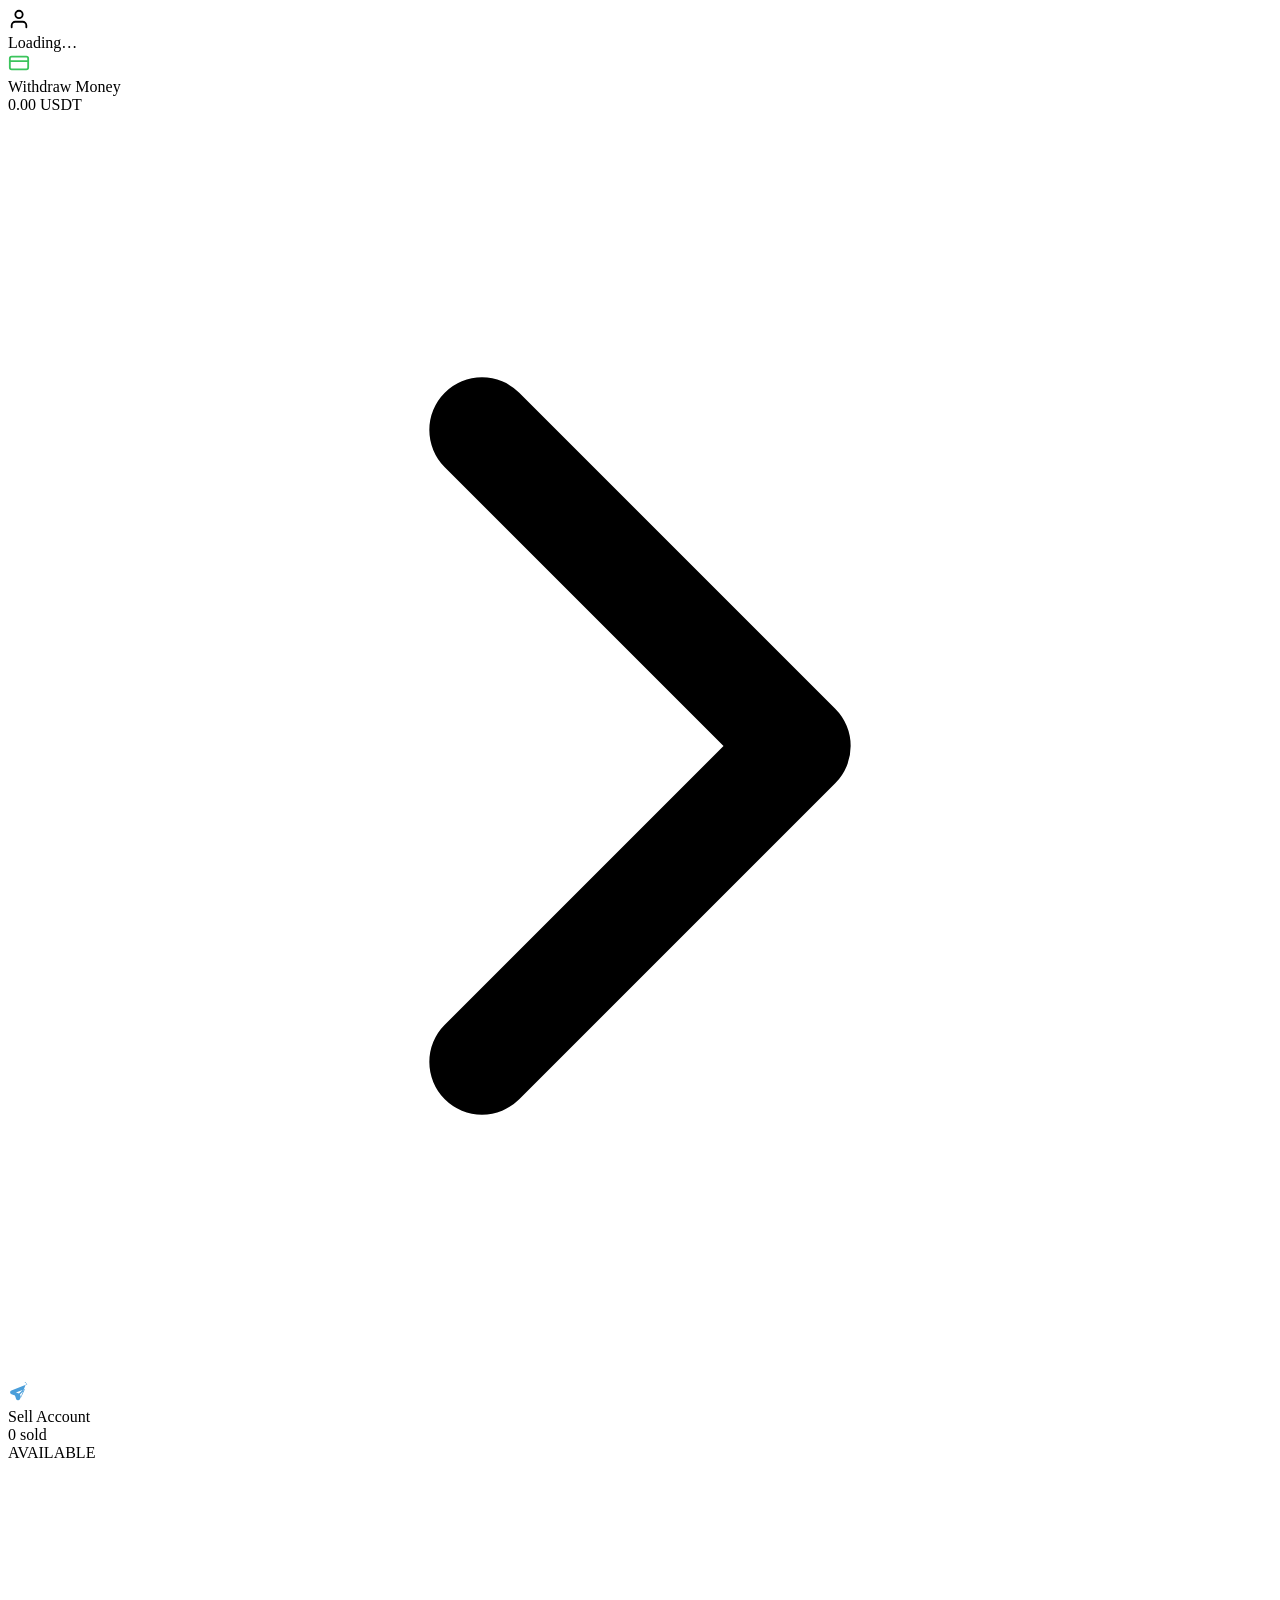
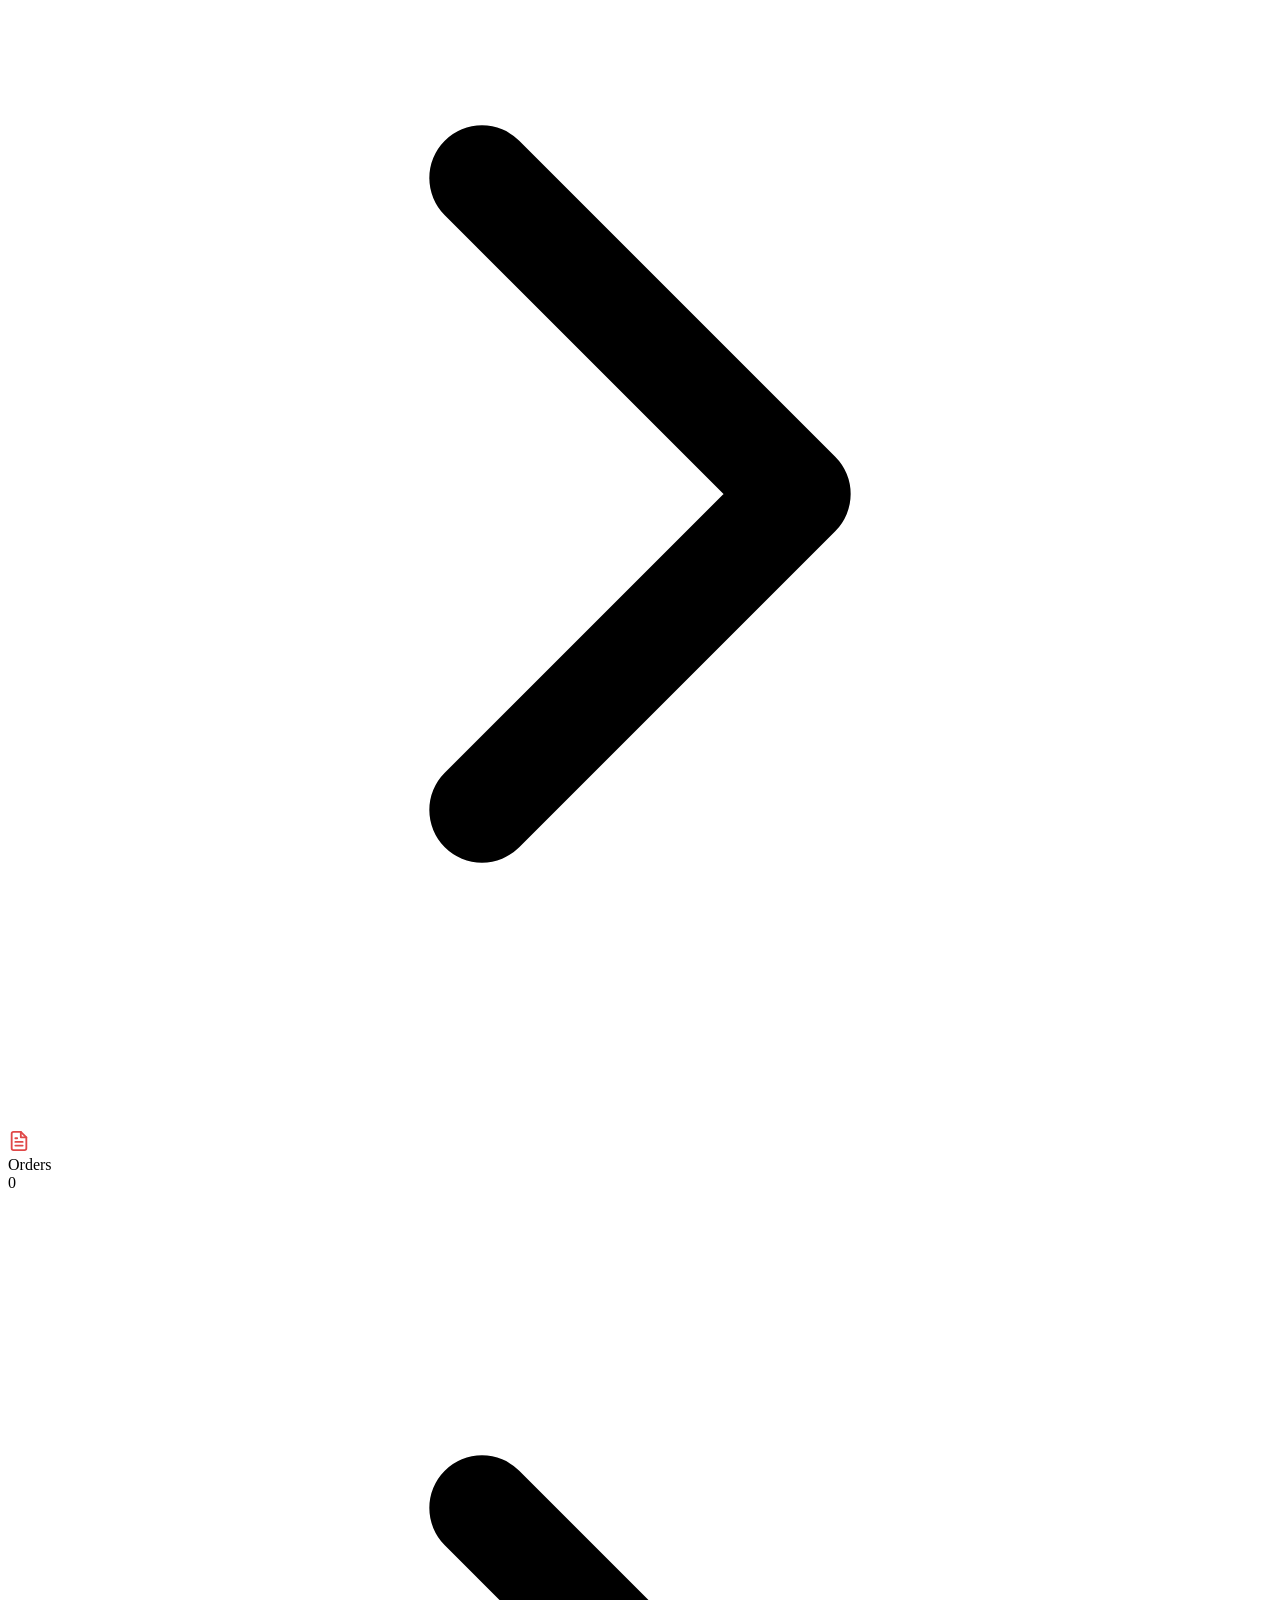
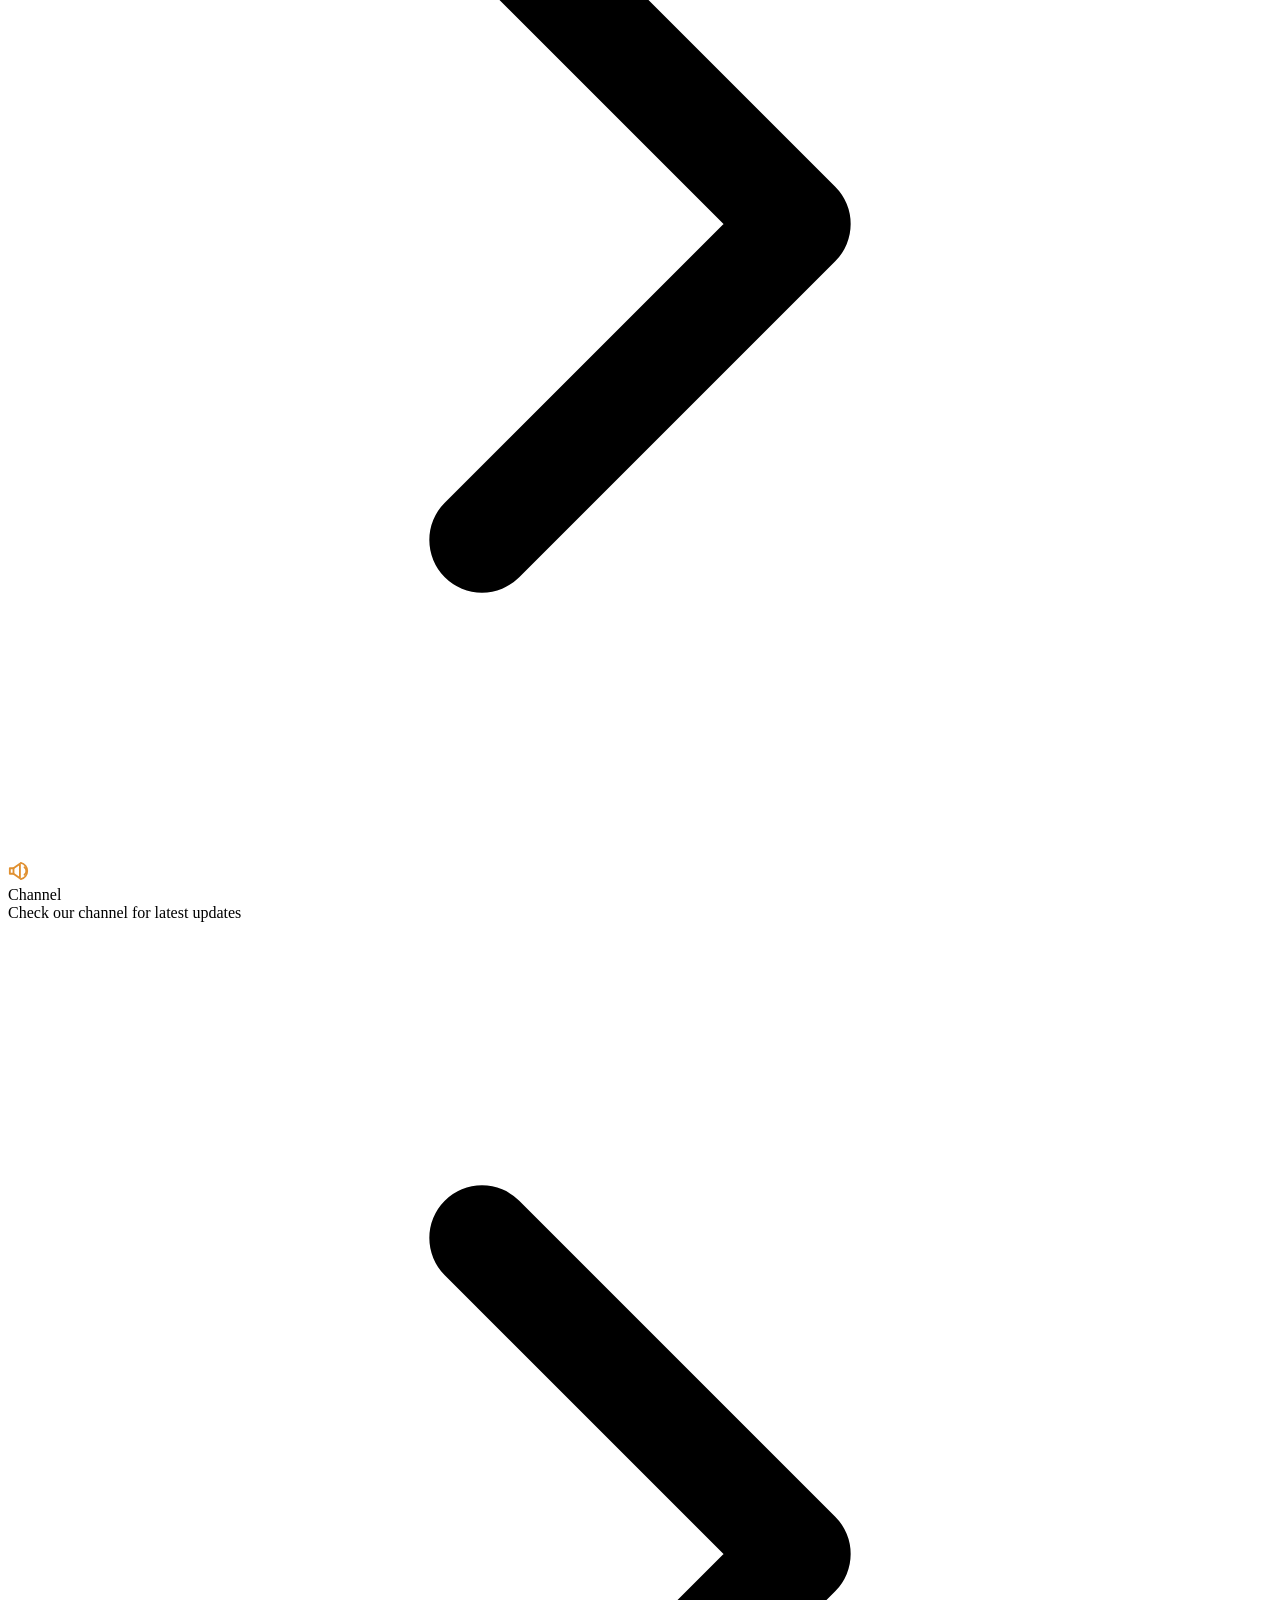
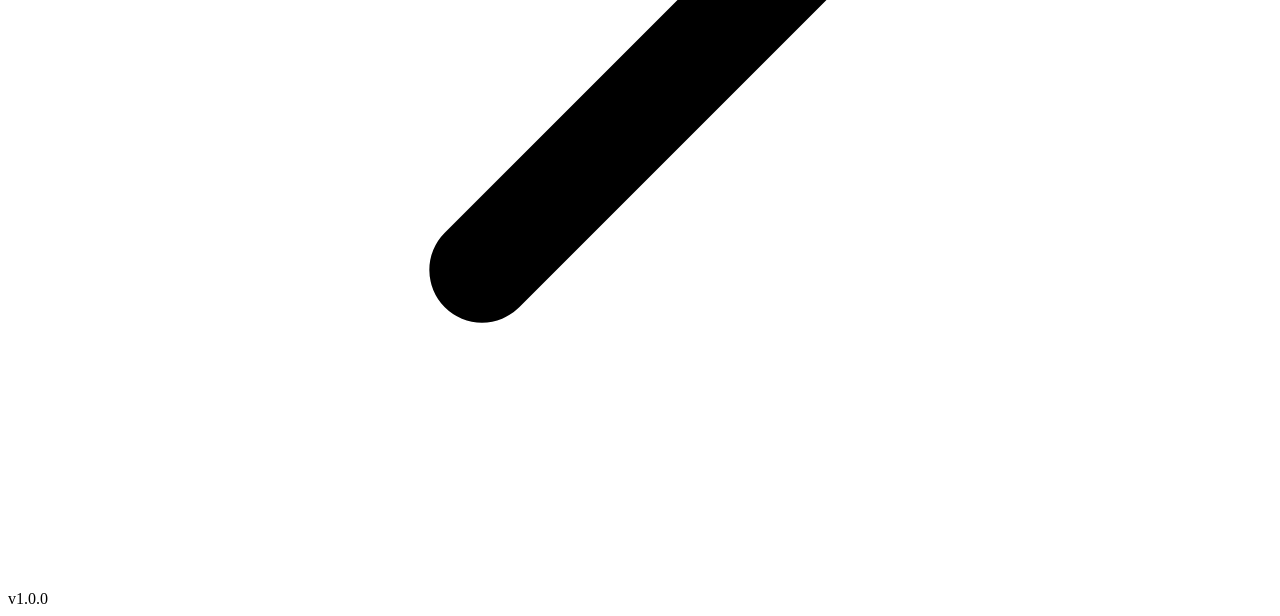
==== index.html @ 2d919085 "Add files via upload" ====
<!DOCTYPE html>
<html lang="en">
<head>
  <meta charset="UTF-8">
  <meta name="viewport" content="width=device-width, initial-scale=1.0, viewport-fit=cover">
  <title>TG Account Seller</title>
  <link rel="stylesheet" href="css/style.css">
  <script src="https://telegram.org/js/telegram-web-app.js"></script>
</head>
<body>
<div id="app">

  <!-- Profile row -->
  <div class="profile-section">
    <div class="avatar">
      <svg viewBox="0 0 24 24" width="22" height="22" fill="none"
           stroke="currentColor" stroke-width="2"
           stroke-linecap="round" stroke-linejoin="round">
        <path d="M20 21v-2a4 4 0 0 0-4-4H8a4 4 0 0 0-4 4v2"/>
        <circle cx="12" cy="7" r="4"/>
      </svg>
    </div>
    <div class="profile-info">
      <div class="profile-name" id="profileName">Loading…</div>
      <div class="profile-meta" id="profileMeta"></div>
    </div>
  </div>

  <div class="divider"></div>

  <!-- Menu list -->
  <div class="menu-list">

    <!-- Withdraw Money -->
    <div class="menu-item" onclick="navigate('withdraw.html')">
      <div class="menu-icon icon-green">
        <svg viewBox="0 0 24 24" width="22" height="22" fill="none"
             stroke="#3bc45c" stroke-width="2"
             stroke-linecap="round" stroke-linejoin="round">
          <rect x="2" y="5" width="20" height="14" rx="2"/>
          <line x1="2" y1="10" x2="22" y2="10"/>
        </svg>
      </div>
      <div class="menu-content">
        <div class="menu-title">Withdraw Money</div>
        <div class="menu-subtitle" id="balanceSubtitle">0.00 USDT</div>
      </div>
      <div class="menu-right">
        <svg class="arrow-icon" viewBox="0 0 24 24" fill="none"
             stroke="currentColor" stroke-width="2"
             stroke-linecap="round" stroke-linejoin="round">
          <polyline points="9 18 15 12 9 6"/>
        </svg>
      </div>
    </div>

    <!-- Sell Account -->
    <div class="menu-item" onclick="navigate('sell.html')">
      <div class="menu-icon icon-blue">
        <!-- Telegram paper-plane logo -->
        <svg viewBox="0 0 24 24" width="22" height="22" fill="#4a9eda">
          <path d="M21.198 2.433a2.242 2.242 0 0 0-1.022.215l-16.5 6.5a2.25 2.25 0 0 0 .126 4.237l3.785 1.263 1.263 3.785a2.25 2.25 0 0 0 4.237.126l6.5-16.5a2.25 2.25 0 0 0-2.389-2.626zm-7.02 14.53l-1.112-3.336 3.947-3.947a.75.75 0 0 0-1.06-1.06L12.006 12.567 8.67 11.456l9.892-3.9-4.384 9.407z"/>
        </svg>
      </div>
      <div class="menu-content">
        <div class="menu-title">Sell Account</div>
        <div class="menu-subtitle" id="sellSubtitle">0 sold</div>
      </div>
      <div class="menu-right">
        <span class="badge badge-available">AVAILABLE</span>
        <svg class="arrow-icon" viewBox="0 0 24 24" fill="none"
             stroke="currentColor" stroke-width="2"
             stroke-linecap="round" stroke-linejoin="round">
          <polyline points="9 18 15 12 9 6"/>
        </svg>
      </div>
    </div>

    <!-- Orders -->
    <div class="menu-item" onclick="navigate('orders.html')">
      <div class="menu-icon icon-red">
        <svg viewBox="0 0 24 24" width="22" height="22" fill="none"
             stroke="#e04848" stroke-width="2"
             stroke-linecap="round" stroke-linejoin="round">
          <path d="M14 2H6a2 2 0 0 0-2 2v16a2 2 0 0 0 2 2h12a2 2 0 0 0 2-2V8z"/>
          <polyline points="14 2 14 8 20 8"/>
          <line x1="16" y1="13" x2="8" y2="13"/>
          <line x1="16" y1="17" x2="8" y2="17"/>
          <polyline points="10 9 9 9 8 9"/>
        </svg>
      </div>
      <div class="menu-content">
        <div class="menu-title">Orders</div>
        <div class="menu-subtitle" id="ordersSubtitle">0</div>
      </div>
      <div class="menu-right">
        <svg class="arrow-icon" viewBox="0 0 24 24" fill="none"
             stroke="currentColor" stroke-width="2"
             stroke-linecap="round" stroke-linejoin="round">
          <polyline points="9 18 15 12 9 6"/>
        </svg>
      </div>
    </div>

    <!-- Channel -->
    <div class="menu-item" id="channelItem">
      <div class="menu-icon icon-orange">
        <svg viewBox="0 0 24 24" width="22" height="22" fill="none"
             stroke="#e09030" stroke-width="2"
             stroke-linecap="round" stroke-linejoin="round">
          <path d="M18 8a5 5 0 0 1 0 8"/>
          <path d="M14 3.23A9 9 0 0 1 14 20.77"/>
          <polyline points="6 15 2 15 2 9 6 9"/>
          <polygon points="6 15 13 20 13 4 6 9"/>
        </svg>
      </div>
      <div class="menu-content">
        <div class="menu-title">Channel</div>
        <div class="menu-subtitle">Check our channel for latest updates</div>
      </div>
      <div class="menu-right">
        <svg class="arrow-icon" viewBox="0 0 24 24" fill="none"
             stroke="currentColor" stroke-width="2"
             stroke-linecap="round" stroke-linejoin="round">
          <polyline points="9 18 15 12 9 6"/>
        </svg>
      </div>
    </div>

  </div><!-- /menu-list -->

  <div class="version" id="versionText">v1.0.0</div>

</div><!-- /#app -->

<script src="js/config.js"></script>
<script src="js/api.js"></script>
<script src="js/home.js"></script>
</body>
</html>
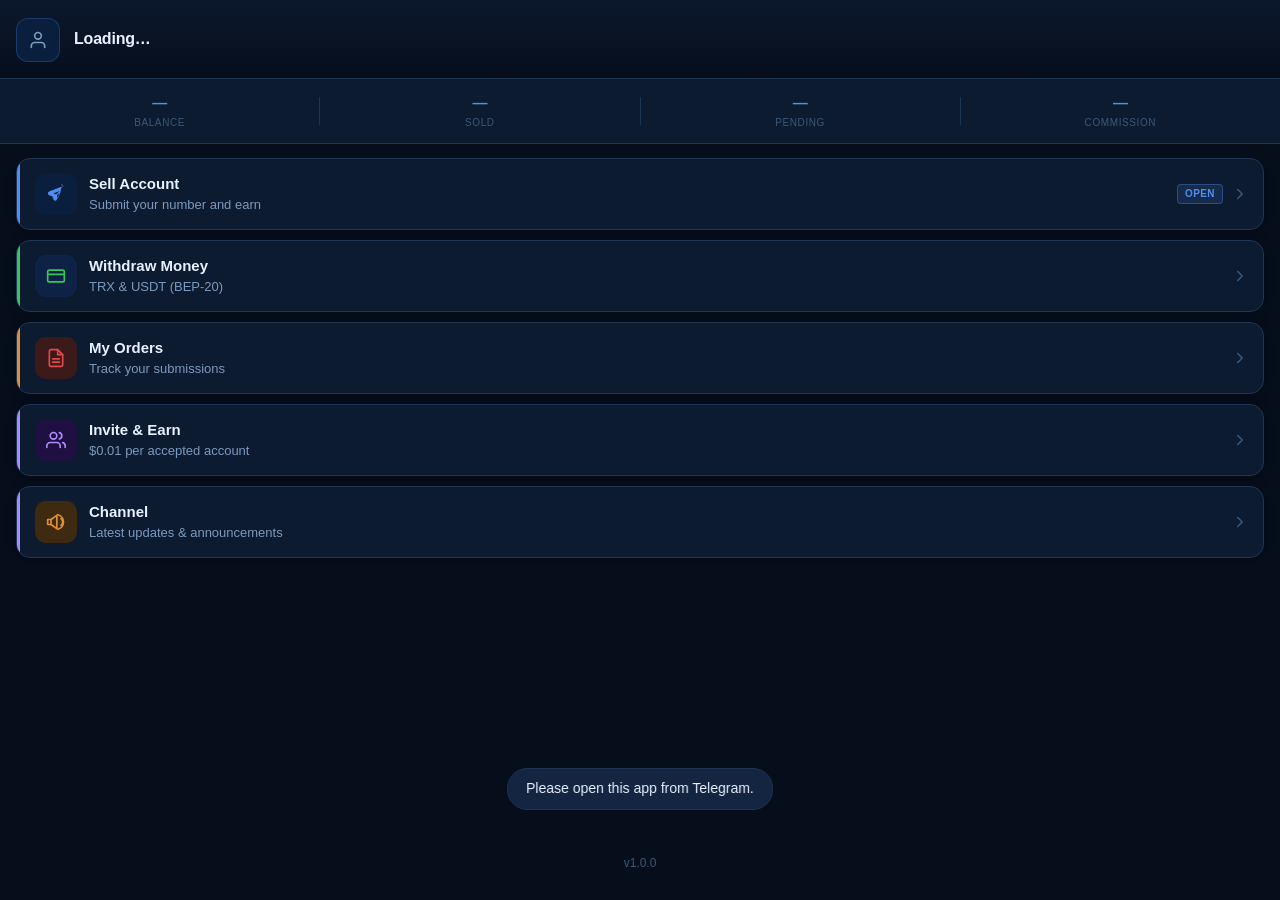
==== commit 4590e2d8: "Add files via upload" ====
--- a/index.html
+++ b/index.html
@@ -10,10 +10,10 @@
 <body>
 <div id="app">
 
-  <!-- Profile row -->
-  <div class="profile-section">
+  <!-- Header -->
+  <div class="page-header">
     <div class="avatar">
-      <svg viewBox="0 0 24 24" width="22" height="22" fill="none"
+      <svg viewBox="0 0 24 24" width="20" height="20" fill="none"
            stroke="currentColor" stroke-width="2"
            stroke-linecap="round" stroke-linejoin="round">
         <path d="M20 21v-2a4 4 0 0 0-4-4H8a4 4 0 0 0-4 4v2"/>
@@ -26,26 +26,46 @@
     </div>
   </div>
 
-  <div class="divider"></div>
+  <!-- Stats strip -->
+  <div class="stats-strip">
+    <div class="stat-block">
+      <div class="stat-num" id="balanceSubtitle">—</div>
+      <div class="stat-lbl">Balance</div>
+    </div>
+    <div class="stat-sep"></div>
+    <div class="stat-block">
+      <div class="stat-num" id="sellSubtitle">—</div>
+      <div class="stat-lbl">Sold</div>
+    </div>
+    <div class="stat-sep"></div>
+    <div class="stat-block">
+      <div class="stat-num" id="ordersSubtitle">—</div>
+      <div class="stat-lbl">Pending</div>
+    </div>
+    <div class="stat-sep"></div>
+    <div class="stat-block">
+      <div class="stat-num" id="commSubtitle">—</div>
+      <div class="stat-lbl">Commission</div>
+    </div>
+  </div>
 
-  <!-- Menu list -->
-  <div class="menu-list">
+  <!-- Action cards -->
+  <div class="card-list">
 
-    <!-- Withdraw Money -->
-    <div class="menu-item" onclick="navigate('withdraw.html')">
-      <div class="menu-icon icon-green">
-        <svg viewBox="0 0 24 24" width="22" height="22" fill="none"
-             stroke="#3bc45c" stroke-width="2"
-             stroke-linecap="round" stroke-linejoin="round">
-          <rect x="2" y="5" width="20" height="14" rx="2"/>
-          <line x1="2" y1="10" x2="22" y2="10"/>
+    <!-- Sell Account -->
+    <div class="card-item" onclick="navigate('sell.html')">
+      <div class="card-stripe stripe-blue"></div>
+      <div class="card-icon icon-blue">
+        <svg viewBox="0 0 24 24" width="20" height="20" fill="#4f8ef0">
+          <path d="M21.198 2.433a2.242 2.242 0 0 0-1.022.215l-16.5 6.5a2.25 2.25 0 0 0 .126 4.237l3.785 1.263 1.263 3.785a2.25 2.25 0 0 0 4.237.126l6.5-16.5a2.25 2.25 0 0 0-2.389-2.626zm-7.02 14.53l-1.112-3.336 3.947-3.947a.75.75 0 0 0-1.06-1.06L12.006 12.567 8.67 11.456l9.892-3.9-4.384 9.407z"/>
         </svg>
       </div>
-      <div class="menu-content">
-        <div class="menu-title">Withdraw Money</div>
-        <div class="menu-subtitle" id="balanceSubtitle">0.00 USDT</div>
+      <div class="card-body">
+        <div class="card-title">Sell Account</div>
+        <div class="card-sub">Submit your number and earn</div>
       </div>
-      <div class="menu-right">
+      <div class="card-right">
+        <span class="badge badge-available">OPEN</span>
         <svg class="arrow-icon" viewBox="0 0 24 24" fill="none"
              stroke="currentColor" stroke-width="2"
              stroke-linecap="round" stroke-linejoin="round">
@@ -54,20 +74,22 @@
       </div>
     </div>
 
-    <!-- Sell Account -->
-    <div class="menu-item" onclick="navigate('sell.html')">
-      <div class="menu-icon icon-blue">
-        <!-- Telegram paper-plane logo -->
-        <svg viewBox="0 0 24 24" width="22" height="22" fill="#4a9eda">
-          <path d="M21.198 2.433a2.242 2.242 0 0 0-1.022.215l-16.5 6.5a2.25 2.25 0 0 0 .126 4.237l3.785 1.263 1.263 3.785a2.25 2.25 0 0 0 4.237.126l6.5-16.5a2.25 2.25 0 0 0-2.389-2.626zm-7.02 14.53l-1.112-3.336 3.947-3.947a.75.75 0 0 0-1.06-1.06L12.006 12.567 8.67 11.456l9.892-3.9-4.384 9.407z"/>
+    <!-- Withdraw -->
+    <div class="card-item" onclick="navigate('withdraw.html')">
+      <div class="card-stripe stripe-green"></div>
+      <div class="card-icon icon-green">
+        <svg viewBox="0 0 24 24" width="20" height="20" fill="none"
+             stroke="#3bc45c" stroke-width="2"
+             stroke-linecap="round" stroke-linejoin="round">
+          <rect x="2" y="5" width="20" height="14" rx="2"/>
+          <line x1="2" y1="10" x2="22" y2="10"/>
         </svg>
       </div>
-      <div class="menu-content">
-        <div class="menu-title">Sell Account</div>
-        <div class="menu-subtitle" id="sellSubtitle">0 sold</div>
+      <div class="card-body">
+        <div class="card-title">Withdraw Money</div>
+        <div class="card-sub">TRX &amp; USDT (BEP-20)</div>
       </div>
-      <div class="menu-right">
-        <span class="badge badge-available">AVAILABLE</span>
+      <div class="card-right">
         <svg class="arrow-icon" viewBox="0 0 24 24" fill="none"
              stroke="currentColor" stroke-width="2"
              stroke-linecap="round" stroke-linejoin="round">
@@ -77,23 +99,50 @@
     </div>
 
     <!-- Orders -->
-    <div class="menu-item" onclick="navigate('orders.html')">
-      <div class="menu-icon icon-red">
-        <svg viewBox="0 0 24 24" width="22" height="22" fill="none"
+    <div class="card-item" onclick="navigate('orders.html')">
+      <div class="card-stripe stripe-orange"></div>
+      <div class="card-icon icon-red">
+        <svg viewBox="0 0 24 24" width="20" height="20" fill="none"
              stroke="#e04848" stroke-width="2"
              stroke-linecap="round" stroke-linejoin="round">
           <path d="M14 2H6a2 2 0 0 0-2 2v16a2 2 0 0 0 2 2h12a2 2 0 0 0 2-2V8z"/>
           <polyline points="14 2 14 8 20 8"/>
           <line x1="16" y1="13" x2="8" y2="13"/>
           <line x1="16" y1="17" x2="8" y2="17"/>
-          <polyline points="10 9 9 9 8 9"/>
         </svg>
       </div>
-      <div class="menu-content">
-        <div class="menu-title">Orders</div>
-        <div class="menu-subtitle" id="ordersSubtitle">0</div>
+      <div class="card-body">
+        <div class="card-title">My Orders</div>
+        <div class="card-sub">Track your submissions</div>
       </div>
-      <div class="menu-right">
+      <div class="card-right">
+        <svg class="arrow-icon" viewBox="0 0 24 24" fill="none"
+             stroke="currentColor" stroke-width="2"
+             stroke-linecap="round" stroke-linejoin="round">
+          <polyline points="9 18 15 12 9 6"/>
+        </svg>
+      </div>
+    </div>
+
+    <!-- Invite & Earn -->
+    <div class="card-item" onclick="navigate('invite.html')">
+      <div class="card-stripe" style="background:#a78bfa"></div>
+      <div class="card-icon" style="background:#1e1040">
+        <svg viewBox="0 0 24 24" width="20" height="20" fill="none"
+             stroke="#a78bfa" stroke-width="2"
+             stroke-linecap="round" stroke-linejoin="round">
+          <path d="M17 21v-2a4 4 0 0 0-4-4H5a4 4 0 0 0-4 4v2"/>
+          <circle cx="9" cy="7" r="4"/>
+          <path d="M23 21v-2a4 4 0 0 0-3-3.87"/>
+          <path d="M16 3.13a4 4 0 0 1 0 7.75"/>
+        </svg>
+      </div>
+      <div class="card-body">
+        <div class="card-title">Invite &amp; Earn</div>
+        <div class="card-sub">$0.01 per accepted account</div>
+      </div>
+      <div class="card-right">
+        <span id="referralsBadge" class="badge" style="display:none;background:#1e1040;color:#a78bfa"></span>
         <svg class="arrow-icon" viewBox="0 0 24 24" fill="none"
              stroke="currentColor" stroke-width="2"
              stroke-linecap="round" stroke-linejoin="round">
@@ -103,9 +152,10 @@
     </div>
 
     <!-- Channel -->
-    <div class="menu-item" id="channelItem">
-      <div class="menu-icon icon-orange">
-        <svg viewBox="0 0 24 24" width="22" height="22" fill="none"
+    <div class="card-item" id="channelItem">
+      <div class="card-stripe stripe-purple"></div>
+      <div class="card-icon icon-orange">
+        <svg viewBox="0 0 24 24" width="20" height="20" fill="none"
              stroke="#e09030" stroke-width="2"
              stroke-linecap="round" stroke-linejoin="round">
           <path d="M18 8a5 5 0 0 1 0 8"/>
@@ -114,11 +164,11 @@
           <polygon points="6 15 13 20 13 4 6 9"/>
         </svg>
       </div>
-      <div class="menu-content">
-        <div class="menu-title">Channel</div>
-        <div class="menu-subtitle">Check our channel for latest updates</div>
+      <div class="card-body">
+        <div class="card-title">Channel</div>
+        <div class="card-sub">Latest updates &amp; announcements</div>
       </div>
-      <div class="menu-right">
+      <div class="card-right">
         <svg class="arrow-icon" viewBox="0 0 24 24" fill="none"
              stroke="currentColor" stroke-width="2"
              stroke-linecap="round" stroke-linejoin="round">
@@ -127,7 +177,7 @@
       </div>
     </div>
 
-  </div><!-- /menu-list -->
+  </div><!-- /card-list -->
 
   <div class="version" id="versionText">v1.0.0</div>
 
--- a/css/style.css
+++ b/css/style.css
@@ -0,0 +1,606 @@
+* {
+  margin: 0; padding: 0;
+  box-sizing: border-box;
+  -webkit-tap-highlight-color: transparent;
+}
+
+:root {
+  --bg:          #060e1c;
+  --surface:     #0d1b30;
+  --surface-2:   #132540;
+  --border:      #1e3554;
+  --text:        #e8f1ff;
+  --text-2:      #7a9abf;
+  --text-3:      #3a5878;
+  --green:       #4f8ef0;
+  --green-dim:   rgba(79, 142, 240, 0.14);
+  --blue:        #6ab0f5;
+  --orange:      #e09030;
+  --red:         #e04848;
+  --icon-green:  #0d2245;
+  --icon-blue:   #0a1e3d;
+  --icon-red:    #3d1a1a;
+  --icon-orange: #3d2a10;
+  --grad-btn:    linear-gradient(135deg, #4f8ef0 0%, #1d56c7 100%);
+  --glow-btn:    0 4px 16px rgba(79, 142, 240, 0.35);
+  --glow-input:  0 0 0 3px rgba(79, 142, 240, 0.18);
+}
+
+html, body {
+  height: 100%;
+  background: var(--bg);
+  color: var(--text);
+  font-family: -apple-system, BlinkMacSystemFont, 'Segoe UI', Roboto, sans-serif;
+  font-size: 15px;
+  line-height: 1.4;
+  overflow-x: hidden;
+}
+
+#app { min-height: 100vh; display: flex; flex-direction: column; }
+
+/* ── Page header ───────────────────────────────────────────────────────────── */
+.page-header {
+  display: flex;
+  align-items: center;
+  gap: 14px;
+  padding: 18px 16px 16px;
+  background: linear-gradient(180deg, rgba(79,142,240,0.08) 0%, transparent 100%);
+  border-bottom: 1px solid var(--border);
+}
+
+.avatar {
+  width: 44px; height: 44px;
+  border-radius: 12px;
+  background: var(--icon-blue);
+  border: 1px solid rgba(79,142,240,0.25);
+  flex-shrink: 0;
+  display: flex;
+  align-items: center;
+  justify-content: center;
+  color: var(--text-2);
+}
+
+.profile-info { flex: 1; min-width: 0; }
+
+.profile-name {
+  font-size: 16px; font-weight: 600;
+  letter-spacing: -0.2px;
+  white-space: nowrap; overflow: hidden; text-overflow: ellipsis;
+}
+
+.profile-meta { font-size: 12px; color: var(--text-2); margin-top: 2px; }
+
+/* ── Stats strip ───────────────────────────────────────────────────────────── */
+.stats-strip {
+  display: flex;
+  align-items: center;
+  background: var(--surface);
+  border-bottom: 1px solid var(--border);
+}
+
+.stat-block { flex: 1; text-align: center; padding: 13px 8px; }
+
+.stat-num {
+  font-size: 15px; font-weight: 700;
+  color: var(--green);
+  letter-spacing: -0.3px;
+}
+
+.stat-lbl {
+  font-size: 10px; color: var(--text-3);
+  text-transform: uppercase; letter-spacing: 0.6px;
+  margin-top: 3px;
+}
+
+.stat-sep { width: 1px; height: 28px; background: var(--border); flex-shrink: 0; }
+
+/* ── Divider (legacy) ──────────────────────────────────────────────────────── */
+.divider { height: 1px; background: var(--border); }
+
+/* ── Card list (home) ──────────────────────────────────────────────────────── */
+.card-list {
+  padding: 14px 16px;
+  display: flex;
+  flex-direction: column;
+  gap: 10px;
+  flex: 1;
+}
+
+.card-item {
+  display: flex;
+  align-items: center;
+  gap: 12px;
+  background: var(--surface);
+  border: 1px solid var(--border);
+  border-radius: 14px;
+  padding: 14px 14px 14px 18px;
+  cursor: pointer;
+  position: relative;
+  overflow: hidden;
+  transition: background 0.14s, box-shadow 0.14s;
+  box-shadow: 0 2px 10px rgba(0,0,0,0.3);
+  user-select: none;
+}
+
+.card-item:active { background: var(--surface-2); box-shadow: none; }
+
+.card-stripe {
+  position: absolute;
+  left: 0; top: 0; bottom: 0;
+  width: 3px;
+}
+
+.stripe-blue   { background: #4f8ef0; }
+.stripe-green  { background: #3bc45c; }
+.stripe-red    { background: #e04848; }
+.stripe-orange { background: #e09030; }
+.stripe-purple { background: #a78bfa; }
+
+.card-icon {
+  width: 42px; height: 42px;
+  border-radius: 11px;
+  flex-shrink: 0;
+  display: flex;
+  align-items: center;
+  justify-content: center;
+}
+
+.card-body { flex: 1; min-width: 0; }
+.card-title { font-size: 15px; font-weight: 600; }
+.card-sub { font-size: 13px; color: var(--text-2); margin-top: 2px; }
+.card-right { display: flex; align-items: center; gap: 8px; flex-shrink: 0; }
+
+/* ── Legacy menu (kept for compatibility) ──────────────────────────────────── */
+.menu-list { padding: 4px 0 0; }
+
+.menu-item {
+  display: flex;
+  align-items: center;
+  gap: 14px;
+  padding: 13px 16px;
+  cursor: pointer;
+  border-bottom: 1px solid var(--border);
+  transition: background 0.12s;
+  user-select: none;
+}
+
+.menu-item:last-child { border-bottom: none; }
+.menu-item:active     { background: var(--surface); }
+
+.menu-icon {
+  width: 44px; height: 44px;
+  border-radius: 50%;
+  flex-shrink: 0;
+  display: flex;
+  align-items: center;
+  justify-content: center;
+}
+
+.icon-green  { background: var(--icon-green); }
+.icon-blue   { background: var(--icon-blue); }
+.icon-red    { background: var(--icon-red); }
+.icon-orange { background: var(--icon-orange); }
+
+.menu-content { flex: 1; min-width: 0; }
+.menu-title { font-size: 15px; font-weight: 500; }
+.menu-subtitle { font-size: 13px; color: var(--text-2); margin-top: 2px; }
+.menu-right { display: flex; align-items: center; gap: 8px; flex-shrink: 0; }
+
+.arrow-icon { width: 18px; height: 18px; color: var(--text-3); flex-shrink: 0; }
+
+/* ── Badges ────────────────────────────────────────────────────────────────── */
+.badge {
+  display: inline-flex;
+  align-items: center;
+  padding: 2px 7px;
+  border-radius: 4px;
+  font-size: 10px; font-weight: 700;
+  letter-spacing: 0.4px;
+  text-transform: uppercase;
+  white-space: nowrap;
+}
+
+.badge-available { background: var(--green-dim); color: var(--green); border: 1px solid rgba(79,142,240,0.35); }
+.badge-pending   { background: #b06800; color: #fff; }
+.badge-free      { background: #1e6b3a; color: #fff; }
+.badge-accepted  { background: #1e6b3a; color: #fff; }
+.badge-rejected  { background: #9b2525; color: #fff; }
+.badge-used      { background: #9b2525; color: #fff; }
+.badge-frozen    { background: #9b2525; color: #fff; }
+.badge-spam      { background: #9b2525; color: #fff; }
+.badge-timer     { background: #b06800; color: #fff; font-family: monospace; letter-spacing: 0; }
+.badge-checking  { background: #444; color: #fff; }
+
+/* ── Version ───────────────────────────────────────────────────────────────── */
+.version {
+  text-align: center; color: var(--text-3);
+  font-size: 12px; padding: 20px 16px 28px;
+  margin-top: auto;
+}
+
+/* ── Search + filter ───────────────────────────────────────────────────────── */
+.search-row {
+  display: flex; gap: 10px;
+  padding: 12px 16px;
+  border-bottom: 1px solid var(--border);
+}
+
+.search-input {
+  flex: 1;
+  background: var(--surface);
+  border: 1px solid var(--border);
+  border-radius: 10px;
+  padding: 9px 14px;
+  color: var(--text); font-size: 14px;
+  outline: none;
+  transition: border-color 0.2s, box-shadow 0.2s;
+}
+
+.search-input:focus        { border-color: var(--green); box-shadow: var(--glow-input); }
+.search-input::placeholder { color: var(--text-3); }
+
+.filter-btn {
+  background: var(--surface);
+  border: 1px solid var(--border);
+  border-radius: 10px;
+  padding: 9px 13px;
+  color: var(--text-2);
+  cursor: pointer;
+  display: flex; align-items: center; justify-content: center;
+  flex-shrink: 0;
+  transition: border-color 0.2s;
+}
+
+.filter-btn:active { border-color: var(--green); }
+
+/* ── Tabs — pill style ─────────────────────────────────────────────────────── */
+.tabs-wrap {
+  padding: 10px 16px;
+  border-bottom: 1px solid var(--border);
+  background: var(--bg);
+  position: sticky; top: 0; z-index: 10;
+}
+
+.tabs {
+  display: flex;
+  background: var(--surface);
+  border-radius: 10px;
+  padding: 3px; gap: 2px;
+}
+
+.tab {
+  flex: 1;
+  text-align: center;
+  padding: 9px 4px;
+  font-size: 13px; font-weight: 500;
+  color: var(--text-2);
+  border-radius: 8px;
+  cursor: pointer;
+  transition: all 0.18s;
+  user-select: none;
+  position: relative;
+}
+
+.tab.active {
+  color: var(--text);
+  background: var(--surface-2);
+  font-weight: 600;
+  box-shadow: 0 1px 6px rgba(0,0,0,0.4);
+}
+
+.tab.active::after { display: none; }
+
+/* ── Account list ──────────────────────────────────────────────────────────── */
+.account-list {
+  flex: 1;
+  overflow-y: auto;
+  padding: 10px 16px 80px;
+  display: flex;
+  flex-direction: column;
+  gap: 8px;
+}
+
+.account-item {
+  display: flex;
+  align-items: center;
+  padding: 13px 14px;
+  background: var(--surface);
+  border: 1px solid var(--border);
+  border-radius: 12px;
+  cursor: pointer;
+  transition: background 0.12s;
+}
+
+.account-item:active { background: var(--surface-2); }
+
+.account-info { flex: 1; min-width: 0; }
+.account-phone { font-size: 15px; font-weight: 500; margin-bottom: 2px; }
+.account-amount { font-size: 13px; color: var(--text-2); margin-bottom: 6px; }
+.account-badges { display: flex; gap: 5px; flex-wrap: wrap; }
+
+.account-meta {
+  display: flex; flex-direction: column;
+  align-items: flex-end; gap: 6px;
+  flex-shrink: 0; margin-left: 12px;
+}
+
+.account-date { font-size: 11px; color: var(--text-2); white-space: nowrap; }
+.account-arrow { width: 16px; height: 16px; color: var(--text-3); }
+
+/* ── Empty state ───────────────────────────────────────────────────────────── */
+.empty-state {
+  text-align: center;
+  padding: 60px 20px;
+  color: var(--text-2); font-size: 15px;
+}
+
+.empty-state-icon { font-size: 42px; margin-bottom: 12px; }
+
+/* ── Fixed bottom button ───────────────────────────────────────────────────── */
+.bottom-btn-wrap {
+  position: fixed;
+  bottom: 0; left: 0; right: 0;
+  padding: 10px 16px 16px;
+  background: var(--bg);
+  border-top: 1px solid var(--border);
+}
+
+/* ── Buttons ───────────────────────────────────────────────────────────────── */
+.btn-primary {
+  width: 100%;
+  padding: 14px;
+  background: var(--grad-btn);
+  color: #fff;
+  border: none;
+  border-radius: 12px;
+  font-size: 16px; font-weight: 600;
+  cursor: pointer;
+  transition: opacity 0.15s, box-shadow 0.15s;
+  font-family: inherit;
+  box-shadow: var(--glow-btn);
+}
+
+.btn-primary:active   { opacity: 0.82; box-shadow: none; }
+.btn-primary:disabled { opacity: 0.45; cursor: not-allowed; box-shadow: none; }
+
+.btn-secondary {
+  width: 100%;
+  padding: 13px;
+  background: var(--surface);
+  color: var(--text);
+  border: 1px solid var(--border);
+  border-radius: 12px;
+  font-size: 15px; font-weight: 500;
+  cursor: pointer;
+  transition: opacity 0.15s;
+  font-family: inherit;
+  margin-top: 10px;
+}
+
+.btn-secondary:active { opacity: 0.75; }
+
+/* ── Step dots ─────────────────────────────────────────────────────────────── */
+.step-dots {
+  display: flex;
+  align-items: center;
+  justify-content: center;
+  padding: 20px 0 8px;
+  gap: 6px;
+}
+
+.step-dot {
+  width: 7px; height: 7px;
+  border-radius: 50%;
+  background: var(--border);
+  transition: all 0.25s cubic-bezier(0.34, 1.56, 0.64, 1);
+}
+
+.step-dot.active { width: 22px; border-radius: 3.5px; background: var(--green); }
+.step-dot.done   { background: rgba(79, 142, 240, 0.35); }
+
+/* ── Sell flow ─────────────────────────────────────────────────────────────── */
+.sell-container { padding: 16px 16px 24px; flex: 1; }
+
+.sell-step        { display: none; }
+.sell-step.active { display: block; }
+
+.step-title {
+  font-size: 20px; font-weight: 700;
+  margin-bottom: 8px;
+  letter-spacing: -0.3px;
+}
+
+.step-desc {
+  font-size: 14px; color: var(--text-2);
+  margin-bottom: 26px; line-height: 1.6;
+}
+
+.step-desc strong { color: var(--text); }
+
+/* ── Form elements ─────────────────────────────────────────────────────────── */
+.form-group { margin-bottom: 18px; }
+
+.form-label {
+  display: block;
+  font-size: 12px; color: var(--text-2);
+  margin-bottom: 7px;
+  font-weight: 600;
+  text-transform: uppercase;
+  letter-spacing: 0.5px;
+}
+
+.form-input {
+  width: 100%;
+  background: var(--surface);
+  border: 1px solid var(--border);
+  border-radius: 12px;
+  padding: 13px 15px;
+  color: var(--text); font-size: 16px;
+  outline: none;
+  transition: border-color 0.2s, box-shadow 0.2s;
+  font-family: inherit;
+}
+
+.form-input:focus        { border-color: var(--green); box-shadow: var(--glow-input); }
+.form-input::placeholder { color: var(--text-3); }
+
+.form-input[type=number]::-webkit-inner-spin-button,
+.form-input[type=number]::-webkit-outer-spin-button { -webkit-appearance: none; }
+.form-input[type=number] { -moz-appearance: textfield; }
+
+.error-msg {
+  color: var(--red); font-size: 13px;
+  margin-top: 8px; margin-bottom: 12px;
+  display: none; line-height: 1.5;
+}
+
+.error-msg.show { display: block; }
+
+.info-text { font-size: 12px; color: var(--text-2); margin-top: 6px; line-height: 1.5; }
+
+/* ── Result card ───────────────────────────────────────────────────────────── */
+.result-card {
+  background: var(--surface);
+  border: 1px solid var(--border);
+  border-radius: 16px;
+  padding: 30px 20px;
+  text-align: center;
+  margin-bottom: 20px;
+}
+
+.result-icon  { font-size: 52px; margin-bottom: 14px; }
+
+.result-title {
+  font-size: 20px; font-weight: 700;
+  margin-bottom: 10px;
+  letter-spacing: -0.3px;
+}
+
+.result-detail { font-size: 14px; color: var(--text-2); line-height: 1.7; }
+.result-detail strong { color: var(--text); }
+
+/* ── Checks grid ───────────────────────────────────────────────────────────── */
+.checks-grid {
+  display: grid;
+  grid-template-columns: 1fr 1fr;
+  gap: 8px; margin-top: 16px; text-align: left;
+}
+
+.check-item {
+  background: var(--surface-2);
+  border-radius: 8px;
+  padding: 10px 12px; font-size: 12px;
+}
+
+.check-item .ci-label { color: var(--text-2); margin-bottom: 2px; }
+.check-item .ci-val   { font-weight: 600; }
+.ci-ok   { color: var(--green); }
+.ci-fail { color: var(--red); }
+
+/* ── Withdraw ──────────────────────────────────────────────────────────────── */
+.withdraw-container { padding: 16px; flex: 1; }
+
+.balance-card {
+  background: linear-gradient(135deg, #091628 0%, #0f2244 100%);
+  border-radius: 16px;
+  padding: 24px 20px;
+  text-align: center;
+  margin-bottom: 24px;
+  border: 1px solid rgba(79, 142, 240, 0.3);
+  box-shadow: 0 0 24px rgba(79, 142, 240, 0.08);
+}
+
+.balance-label {
+  font-size: 12px; color: var(--text-2);
+  text-transform: uppercase; letter-spacing: 0.6px;
+  margin-bottom: 8px;
+}
+
+.balance-amount {
+  font-size: 38px; font-weight: 700;
+  color: var(--green);
+  letter-spacing: -1.5px;
+}
+
+.balance-unit {
+  font-size: 13px; color: var(--text-2);
+  margin-top: 4px; font-weight: 500;
+}
+
+.section-label {
+  font-size: 12px; color: var(--text-2);
+  font-weight: 600;
+  text-transform: uppercase; letter-spacing: 0.5px;
+  margin-bottom: 10px;
+}
+
+.method-buttons { display: flex; gap: 10px; margin-bottom: 22px; }
+
+.method-btn {
+  flex: 1;
+  padding: 12px 8px;
+  background: var(--surface);
+  border: 2px solid var(--border);
+  border-radius: 12px;
+  color: var(--text-2); font-size: 13px; font-weight: 500;
+  cursor: pointer;
+  transition: all 0.18s;
+  font-family: inherit;
+  text-align: center; line-height: 1.4;
+}
+
+.method-btn.active {
+  border-color: var(--green);
+  color: var(--green);
+  background: var(--green-dim);
+}
+
+.method-btn:active { opacity: 0.8; }
+
+/* ── Toast ─────────────────────────────────────────────────────────────────── */
+.toast {
+  position: fixed;
+  bottom: 90px; left: 50%;
+  transform: translateX(-50%) translateY(10px);
+  background: var(--surface-2);
+  border: 1px solid var(--border);
+  color: var(--text);
+  padding: 10px 18px;
+  border-radius: 20px;
+  font-size: 14px; z-index: 9999;
+  opacity: 0;
+  transition: opacity 0.25s, transform 0.25s;
+  pointer-events: none;
+  white-space: nowrap;
+  max-width: calc(100vw - 40px);
+  backdrop-filter: blur(8px);
+}
+
+.toast.show { opacity: 1; transform: translateX(-50%) translateY(0); }
+
+/* ── Loading overlay ───────────────────────────────────────────────────────── */
+.loading-overlay {
+  position: fixed; inset: 0;
+  background: rgba(6, 14, 28, 0.80);
+  display: none;
+  align-items: center; justify-content: center;
+  z-index: 9998;
+}
+
+.loading-overlay.show { display: flex; }
+
+.spinner {
+  width: 42px; height: 42px;
+  border: 3px solid var(--border);
+  border-top-color: var(--green);
+  border-radius: 50%;
+  animation: spin 0.75s linear infinite;
+}
+
+@keyframes spin { to { transform: rotate(360deg); } }
+
+/* ── Loading placeholder ───────────────────────────────────────────────────── */
+.loading-placeholder {
+  text-align: center; padding: 50px 20px;
+  color: var(--text-2); font-size: 14px;
+}
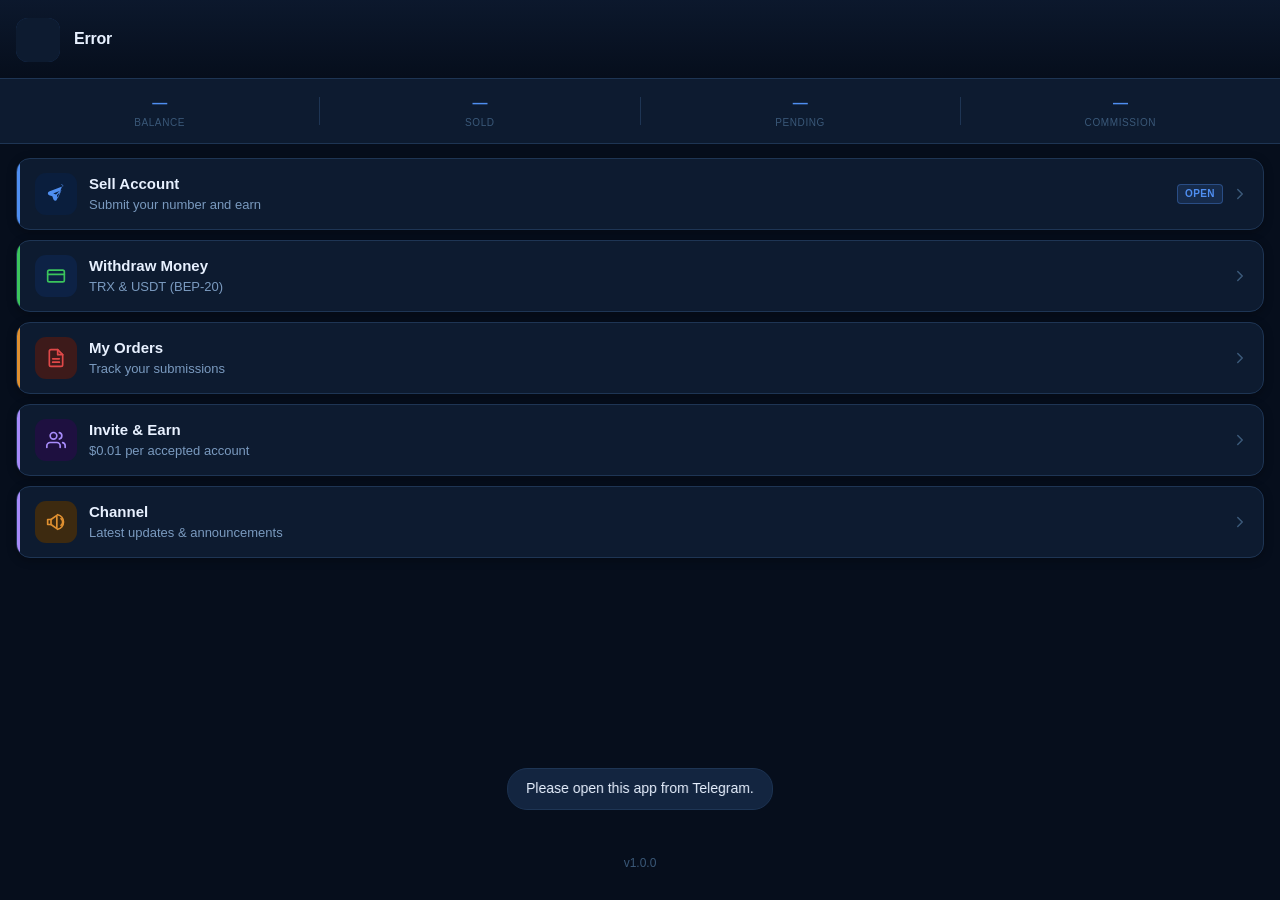
==== commit f593a9d5: "Add files via upload" ====
--- a/index.html
+++ b/index.html
@@ -12,39 +12,41 @@
 
   <!-- Header -->
   <div class="page-header">
-    <div class="avatar">
-      <svg viewBox="0 0 24 24" width="20" height="20" fill="none"
-           stroke="currentColor" stroke-width="2"
-           stroke-linecap="round" stroke-linejoin="round">
-        <path d="M20 21v-2a4 4 0 0 0-4-4H8a4 4 0 0 0-4 4v2"/>
-        <circle cx="12" cy="7" r="4"/>
-      </svg>
+    <div class="avatar" id="avatarWrap">
+      <span class="skeleton skeleton-avatar" id="avatarSkeleton"></span>
+      <img id="profilePhoto" style="display:none" alt="profile" />
     </div>
     <div class="profile-info">
-      <div class="profile-name" id="profileName">Loading…</div>
+      <div class="profile-name" id="profileName">
+        <span class="skeleton skeleton-text"></span>
+      </div>
       <div class="profile-meta" id="profileMeta"></div>
+      <div class="profile-badges" id="profileBadges" style="display:none">
+        <span class="profile-badge" id="userIdBadge"></span>
+        <span class="profile-badge" id="joinDateBadge"></span>
+      </div>
     </div>
   </div>
 
   <!-- Stats strip -->
   <div class="stats-strip">
     <div class="stat-block">
-      <div class="stat-num" id="balanceSubtitle">—</div>
+      <div class="stat-num" id="balanceSubtitle"><span class="skeleton skeleton-num"></span></div>
       <div class="stat-lbl">Balance</div>
     </div>
     <div class="stat-sep"></div>
     <div class="stat-block">
-      <div class="stat-num" id="sellSubtitle">—</div>
+      <div class="stat-num" id="sellSubtitle"><span class="skeleton skeleton-num"></span></div>
       <div class="stat-lbl">Sold</div>
     </div>
     <div class="stat-sep"></div>
     <div class="stat-block">
-      <div class="stat-num" id="ordersSubtitle">—</div>
+      <div class="stat-num" id="ordersSubtitle"><span class="skeleton skeleton-num"></span></div>
       <div class="stat-lbl">Pending</div>
     </div>
     <div class="stat-sep"></div>
     <div class="stat-block">
-      <div class="stat-num" id="commSubtitle">—</div>
+      <div class="stat-num" id="commSubtitle"><span class="skeleton skeleton-num"></span></div>
       <div class="stat-lbl">Commission</div>
     </div>
   </div>
--- a/css/style.css
+++ b/css/style.css
@@ -604,3 +604,182 @@
   text-align: center; padding: 50px 20px;
   color: var(--text-2); font-size: 14px;
 }
+
+/* ── Page entrance animation ───────────────────────────────────────────────── */
+@keyframes fadeInUp {
+  from { opacity: 0; transform: translateY(16px); }
+  to   { opacity: 1; transform: translateY(0); }
+}
+
+#app { animation: fadeInUp 0.32s cubic-bezier(0.22, 1, 0.36, 1) both; }
+
+/* ── Shimmer skeleton animation ────────────────────────────────────────────── */
+@keyframes shimmer {
+  0%   { background-position: -400px 0; }
+  100% { background-position: 400px 0; }
+}
+
+.skeleton {
+  background: linear-gradient(90deg,
+    var(--surface) 25%,
+    var(--surface-2) 50%,
+    var(--surface) 75%
+  );
+  background-size: 800px 100%;
+  animation: shimmer 1.4s infinite linear;
+  border-radius: 6px;
+  display: inline-block;
+}
+
+.skeleton-text    { height: 14px; width: 120px; }
+.skeleton-num     { height: 20px; width: 70px; margin: 0 auto 4px; }
+.skeleton-avatar  { width: 44px; height: 44px; border-radius: 12px; flex-shrink: 0; }
+.skeleton-lbl     { height: 10px; width: 40px; margin: 0 auto; }
+
+/* ── Card stagger animation ────────────────────────────────────────────────── */
+.card-list .card-item {
+  animation: fadeInUp 0.35s cubic-bezier(0.22, 1, 0.36, 1) both;
+}
+.card-list .card-item:nth-child(1) { animation-delay: 0.05s; }
+.card-list .card-item:nth-child(2) { animation-delay: 0.10s; }
+.card-list .card-item:nth-child(3) { animation-delay: 0.15s; }
+.card-list .card-item:nth-child(4) { animation-delay: 0.20s; }
+.card-list .card-item:nth-child(5) { animation-delay: 0.25s; }
+
+/* ── Spinner improvement ───────────────────────────────────────────────────── */
+.spinner {
+  width: 42px; height: 42px;
+  border: 3px solid var(--border);
+  border-top-color: var(--green);
+  border-radius: 50%;
+  animation: spin 0.65s cubic-bezier(0.5, 0, 0.5, 1) infinite;
+  box-shadow: 0 0 16px rgba(79, 142, 240, 0.18);
+}
+
+/* ── Avatar with photo ─────────────────────────────────────────────────────── */
+.avatar img {
+  width: 100%; height: 100%;
+  border-radius: 11px;
+  object-fit: cover;
+}
+
+/* ── Profile badge row ─────────────────────────────────────────────────────── */
+.profile-badges {
+  display: flex;
+  gap: 6px;
+  flex-wrap: wrap;
+  margin-top: 3px;
+}
+
+.profile-badge {
+  font-size: 10px;
+  color: var(--text-3);
+  background: var(--surface);
+  border: 1px solid var(--border);
+  border-radius: 4px;
+  padding: 1px 6px;
+  font-family: monospace;
+  letter-spacing: 0;
+}
+
+/* ── Countries accordion (sell page) ──────────────────────────────────────── */
+.countries-box {
+  background: var(--surface);
+  border: 1px solid var(--border);
+  border-radius: 12px;
+  margin-bottom: 18px;
+  overflow: hidden;
+}
+
+.countries-toggle {
+  display: flex;
+  align-items: center;
+  justify-content: space-between;
+  padding: 12px 14px;
+  cursor: pointer;
+  font-size: 13px;
+  font-weight: 600;
+  color: var(--text-2);
+  user-select: none;
+  transition: color 0.15s;
+}
+
+.countries-toggle:active { color: var(--text); }
+
+.countries-chevron {
+  flex-shrink: 0;
+  color: var(--text-3);
+  transition: transform 0.22s ease;
+}
+
+.countries-body {
+  max-height: 0;
+  overflow: hidden;
+  transition: max-height 0.3s ease;
+}
+
+.countries-loading,
+.countries-empty {
+  padding: 10px 14px 14px;
+  font-size: 13px;
+  color: var(--text-3);
+}
+
+.countries-list { padding: 0 10px 10px; }
+
+.country-row {
+  display: flex;
+  align-items: center;
+  justify-content: space-between;
+  padding: 9px 6px;
+  border-bottom: 1px solid var(--border);
+  gap: 8px;
+}
+
+.country-row:last-child { border-bottom: none; }
+.country-row.country-full { opacity: 0.55; }
+
+.country-left {
+  display: flex;
+  flex-direction: column;
+  min-width: 0;
+}
+
+.country-name {
+  font-size: 14px;
+  font-weight: 500;
+  color: var(--text);
+  white-space: nowrap;
+  overflow: hidden;
+  text-overflow: ellipsis;
+}
+
+.country-prefix {
+  font-size: 12px;
+  color: var(--text-3);
+  margin-top: 1px;
+}
+
+.country-right {
+  display: flex;
+  align-items: center;
+  gap: 8px;
+  flex-shrink: 0;
+}
+
+.country-price {
+  font-size: 14px;
+  font-weight: 700;
+  color: var(--green);
+}
+
+.country-slots {
+  font-size: 11px;
+  font-weight: 600;
+  padding: 2px 7px;
+  border-radius: 5px;
+  white-space: nowrap;
+}
+
+.slots-ok   { background: rgba(59,196,92,0.15); color: #3bc45c; }
+.slots-full { background: rgba(224,72,72,0.15);  color: var(--red); }
